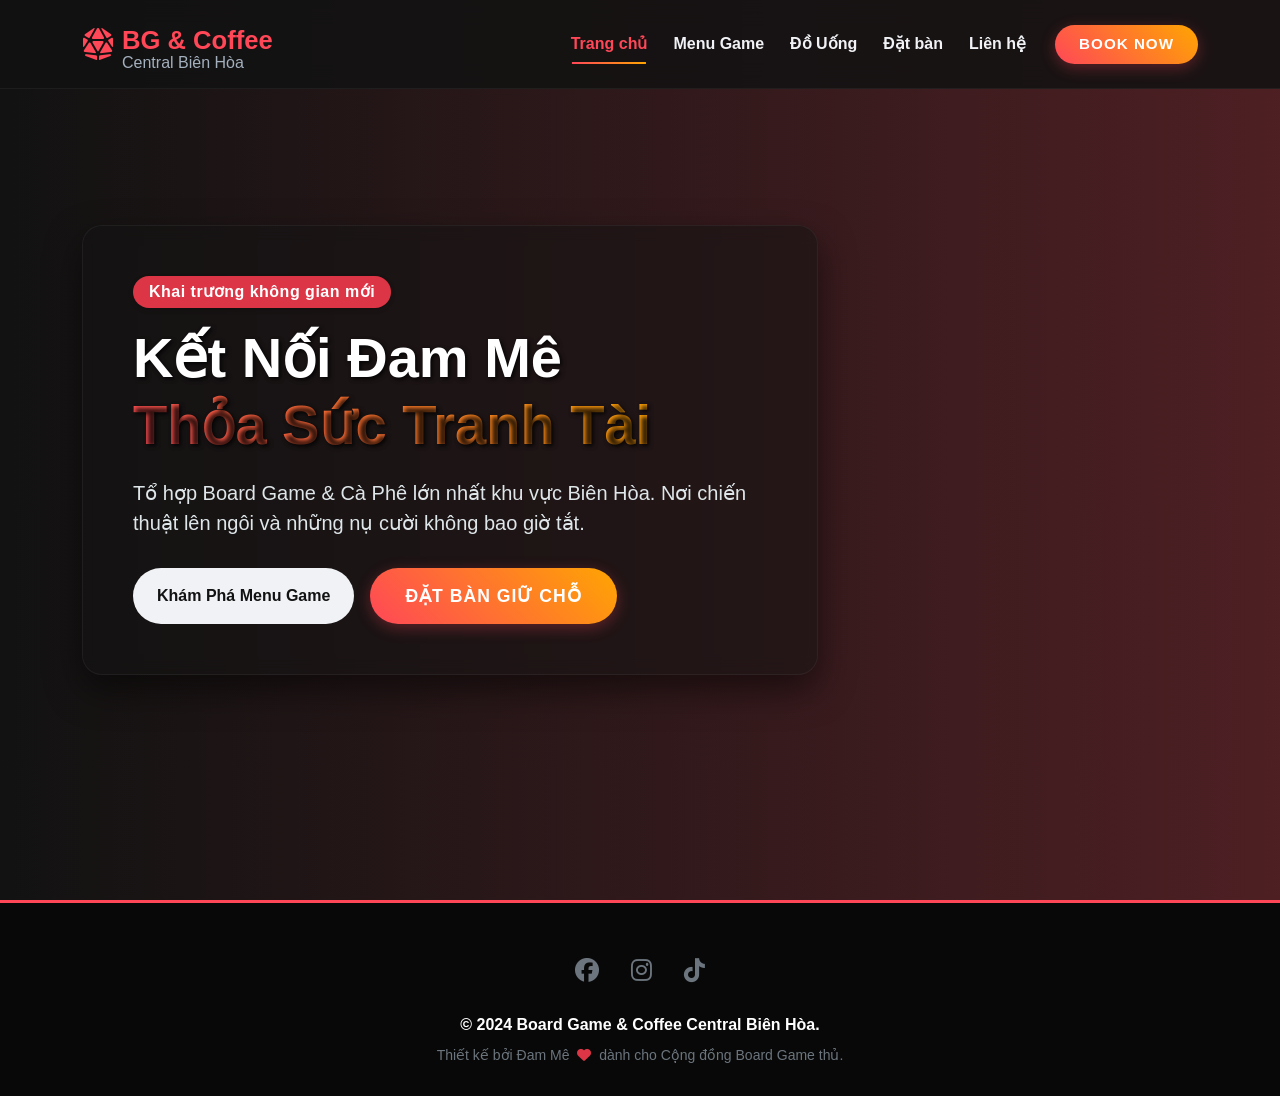
==== index.html @ b476c6df "gg" ====
<!DOCTYPE html>
<html lang="vi" data-bs-theme="dark">

<head>
    <meta charset="UTF-8">
    <meta name="viewport" content="width=device-width, initial-scale=1.0">
    <title>Board Game & Coffee Central Biên Hòa</title>
    <!-- Bootstrap 5 CSS -->
    <link href="https://cdn.jsdelivr.net/npm/bootstrap@5.3.2/dist/css/bootstrap.min.css" rel="stylesheet">
    <!-- Font Awesome for icons -->
    <link rel="stylesheet" href="https://cdnjs.cloudflare.com/ajax/libs/font-awesome/6.4.0/css/all.min.css">

    <link rel="stylesheet" href="CSS/style.css">
</head>

<body data-bs-spy="scroll" data-bs-target="#navbar" data-bs-offset="90">

    <!-- Header / Navbar -->
    <nav id="navbar" class="navbar navbar-expand-lg fixed-top py-3">
        <div class="container">
            <a class="navbar-brand d-flex align-items-center" href="index.html">
                <i class="fa-solid fa-dice-d20 fs-2 me-2"></i>
                <span>BG & Coffee<br><small class="text-muted fs-6 d-block"
                        style="line-height:0.5; font-weight: 500;">Central Biên Hòa</small></span>
            </a>
            <button class="navbar-toggler border-0 shadow-none" type="button" data-bs-toggle="collapse"
                data-bs-target="#navbarNav">
                <span class="navbar-toggler-icon"></span>
            </button>
            <div class="collapse navbar-collapse" id="navbarNav">
                <ul class="navbar-nav ms-auto align-items-center">
                    <li class="nav-item">
                        <a class="nav-link active" href="index.html">Trang chủ</a>
                    </li>
                    <li class="nav-item">
                        <a class="nav-link" href="menu.html">Menu Game</a>
                    </li>
                    <li class="nav-item">
                        <a class="nav-link" href="drinks.html">Đồ Uống</a>
                    </li>
                    <li class="nav-item">
                        <a class="nav-link" href="booking.html">Đặt bàn</a>
                    </li>
                    <li class="nav-item">
                        <a class="nav-link" href="contact.html">Liên hệ</a>
                    </li>
                    <li class="nav-item ms-lg-3 mt-3 mt-lg-0">
                        <a class="btn btn-custom px-4 py-2" href="booking.html" style="font-size: 0.95rem;">Book Now</a>
                    </li>
                </ul>
            </div>
        </div>
    </nav>

    <!-- Hero Section -->
    <section id="home" class="hero-section">
        <div class="container">
            <div class="row">
                <div class="col-lg-8 col-md-10">
                    <div class="hero-content">
                        <span class="badge bg-danger mb-3 px-3 py-2 fs-6">Khai trương không gian mới</span>
                        <h1 class="hero-title">Kết Nối Đam Mê<br><span>Thỏa Sức Tranh Tài</span></h1>
                        <p class="hero-subtitle">Tổ hợp Board Game & Cà Phê lớn nhất khu vực Biên Hòa. Nơi chiến thuật
                            lên ngôi và những nụ cười không bao giờ tắt.</p>
                        <div class="d-flex gap-3 flex-wrap">
                            <a href="menu.html" class="btn btn-light py-3 px-4 rounded-pill fw-bold text-dark">Khám Phá
                                Menu
                                Game</a>
                            <a href="booking.html" class="btn btn-custom">Đặt Bàn Giữ Chỗ</a>
                        </div>
                    </div>
                </div>
            </div>
        </div>
    </section>

    <footer>
        <div class="container">
            <div class="d-flex justify-content-center mb-4">
                <a href="https://www.facebook.com/" class="text-secondary mx-3 fs-4 hover-text-white"><i
                        class="fa-brands fa-facebook"></i></a>
                <a href="https://www.instagram.com/" class="text-secondary mx-3 fs-4 hover-text-white"><i
                        class="fa-brands fa-instagram"></i></a>
                <a href="https://www.tiktok.com/" class="text-secondary mx-3 fs-4 hover-text-white"><i
                        class="fa-brands fa-tiktok"></i></a>
            </div>
            <p class="mb-2 fw-bold text-white">&copy; 2024 Board Game & Coffee Central Biên Hòa.</p>
            <p class="mb-0 small text-secondary">Thiết kế bởi Đam Mê <i class="fa-solid fa-heart text-danger mx-1"></i>
                dành cho Cộng đồng Board Game thủ.</p>
        </div>
    </footer>

    <!-- Bootstrap 5 JS Bundle -->
    <script src="https://cdn.jsdelivr.net/npm/bootstrap@5.3.2/dist/js/bootstrap.bundle.min.js"></script>

    <!-- Custom JS -->
    <script src="js/script.js"></script>
</body>

</html>
---- CSS/style.css ----
/* Custom Dark Mode & Premium Styles */
:root {
    --primary-color: #ff4757;   /* Red Accent */
    --secondary-color: #ffa502; /* Orange Accent */
    --bg-dark: #121212;
    --bg-card: #1e1e1e;
    --text-main: #f1f2f6;
    --text-muted: #a4b0be;
}

body {
    font-family: 'Segoe UI', Roboto, 'Helvetica Neue', Arial, sans-serif;
    background-color: var(--bg-dark);
    color: var(--text-main);
    overflow-x: hidden;
}

/* --- Header / Navbar --- */
.navbar {
    background-color: rgba(18, 18, 18, 0.85);
    backdrop-filter: blur(12px);
    -webkit-backdrop-filter: blur(12px);
    transition: all 0.3s ease;
    border-bottom: 1px solid rgba(255,255,255,0.05);
}
.navbar.scrolled {
    box-shadow: 0 4px 20px rgba(0,0,0,0.5);
    padding-top: 8px !important;
    padding-bottom: 8px !important;
    background-color: rgba(18, 18, 18, 0.98);
}
.navbar-brand {
    font-weight: 800;
    color: var(--primary-color) !important;
    font-size: 1.6rem;
}
.navbar-brand small {
    color: var(--text-muted) !important;
}
.navbar-toggler {
    border-color: rgba(255,255,255,0.1) !important;
}
/* Invert burger icon for dark mode */
.navbar-toggler-icon {
    filter: invert(1);
}
.nav-link {
    font-weight: 600;
    color: var(--text-main) !important;
    margin: 0 5px;
    position: relative;
    transition: color 0.3s;
}
.nav-link:hover, .nav-link.active {
    color: var(--primary-color) !important;
}
/* Gradient Underline effect on hover */
.nav-link::after {
    content: '';
    position: absolute;
    bottom: 0;
    left: 50%;
    transform: translateX(-50%);
    width: 0;
    height: 2px;
    background: linear-gradient(90deg, var(--primary-color), var(--secondary-color));
    transition: width 0.3s ease;
}
.nav-link:hover::after, .nav-link.active::after {
    width: 80%;
}

/* --- Hero Section --- */
.hero-section {
    background: linear-gradient(to right, rgba(18, 18, 18, 0.95), rgba(255, 71, 87, 0.25)), 
                url('https://images.unsplash.com/photo-1611891487122-2075b9286eb5?q=80&w=1920&auto=format&fit=crop') no-repeat center center;
    background-size: cover;
    background-attachment: fixed;
    height: 100vh;
    display: flex;
    align-items: center;
    color: white;
}
.hero-content {
    background: rgba(18, 18, 18, 0.5);
    padding: 50px;
    border-radius: 20px;
    backdrop-filter: blur(8px);
    -webkit-backdrop-filter: blur(8px);
    border: 1px solid rgba(255, 255, 255, 0.05);
    box-shadow: 0 15px 35px rgba(0,0,0,0.5);
}
.hero-title {
    font-size: 3.5rem;
    font-weight: 900;
    text-shadow: 2px 2px 4px rgba(0,0,0,0.8);
    margin-bottom: 20px;
}
.hero-title span {
    background: linear-gradient(45deg, var(--primary-color), var(--secondary-color));
    -webkit-background-clip: text;
    -webkit-text-fill-color: transparent;
}
.hero-subtitle {
    font-size: 1.25rem;
    margin-bottom: 30px;
    font-weight: 300;
    color: #dfe6e9;
}

/* --- Buttons --- */
.btn-custom {
    background: linear-gradient(45deg, var(--primary-color), var(--secondary-color));
    color: white !important;
    padding: 12px 35px;
    font-size: 1.1rem;
    border-radius: 50px;
    font-weight: 700;
    transition: all 0.3s cubic-bezier(0.25, 0.8, 0.25, 1);
    border: none;
    box-shadow: 0 4px 15px rgba(255, 71, 87, 0.3);
    text-transform: uppercase;
    letter-spacing: 1px;
    display: inline-flex;
    align-items: center;
    justify-content: center;
}
.btn-custom:hover {
    transform: translateY(-4px) scale(1.02);
    box-shadow: 0 10px 25px rgba(255, 71, 87, 0.5);
}
.btn-light {
    background-color: var(--text-main);
    color: var(--bg-dark) !important;
    border: none;
    transition: all 0.3s ease;
}
.btn-light:hover {
    background-color: #fff;
    transform: translateY(-4px);
    box-shadow: 0 10px 25px rgba(255,255,255,0.2);
}

/* --- Global Section Title --- */
.section-title {
    font-weight: 800;
    color: var(--text-main);
    position: relative;
    padding-bottom: 15px;
    margin-bottom: 50px;
    text-transform: uppercase;
    letter-spacing: 1px;
}
.section-title::after {
    content: '';
    position: absolute;
    bottom: 0;
    left: 0;
    width: 60px;
    height: 4px;
    background: linear-gradient(90deg, var(--primary-color), var(--secondary-color));
    border-radius: 2px;
}
.text-center.section-title::after {
    left: 50%;
    transform: translateX(-50%);
}

/* --- Menu / Cards Section --- */
#menu {
    background-color: #161616; /* Dark background */
}
.card {
    background-color: var(--bg-card);
    border: 1px solid rgba(255,255,255,0.05);
    border-radius: 20px;
    overflow: hidden;
    box-shadow: 0 10px 30px rgba(0,0,0,0.3);
    transition: all 0.4s cubic-bezier(0.175, 0.885, 0.32, 1.275);
    height: 100%;
}
.card.bg-dark {
    /* Auto dark theme fix */
    background-color: var(--bg-card) !important;
}
.card:hover {
    transform: translateY(-15px);
    box-shadow: 0 20px 40px rgba(255, 71, 87, 0.15); /* Red tint shadow */
    border-color: rgba(255, 71, 87, 0.3);
}
.card-img-top {
    height: 220px;
    object-fit: cover;
    transition: transform 0.6s ease;
}
.card:hover .card-img-top {
    transform: scale(1.08); /* Zoom effect on hover */
}
.card-body {
    padding: 25px;
    color: var(--text-main);
}
.card-title {
    font-weight: 800;
    color: var(--text-main);
}
.card-text.text-muted {
    color: var(--text-muted) !important;
}
.badge {
    padding: 8px 12px;
    font-weight: 600;
    letter-spacing: 0.5px;
    border-radius: 30px;
    box-shadow: 0 2px 5px rgba(0,0,0,0.2);
}

/* --- Booking Section --- */
.booking-section {
    background-color: var(--bg-dark);
    padding: 100px 0;
    position: relative;
    border-top: 1px solid rgba(255,255,255,0.05);
}
/* Form Controls for Dark Mode */
.form-control, .input-group-text {
    background-color: #1a1a1a !important;
    border: 1px solid rgba(255,255,255,0.1) !important;
    color: var(--text-main) !important;
    border-radius: 12px;
    padding: 14px 20px;
    transition: all 0.3s;
}
.form-control::placeholder {
    color: #6c757d;
}
.form-control:focus {
    background-color: #222 !important;
    border-color: var(--primary-color) !important;
    box-shadow: 0 0 0 0.25rem rgba(255, 71, 87, 0.25) !important;
}
.form-label {
    font-weight: 500;
    color: #ddd;
    margin-bottom: 8px;
}
/* Glassmorphism Price Box in Dark Mode */
.price-box {
    background: linear-gradient(135deg, rgba(30,30,30, 0.8), rgba(20,20,20, 0.9));
    border-radius: 20px;
    padding: 40px;
    border: 1px solid rgba(255,255,255,0.08);
    box-shadow: 0 20px 40px rgba(0,0,0,0.4);
    backdrop-filter: blur(10px);
    -webkit-backdrop-filter: blur(10px);
    height: 100%;
}
.price-box hr {
    border-color: rgba(255,255,255,0.1);
}

/* --- Contact Section --- */
.contact-section {
    padding: 100px 0;
    background-color: #161616;
    border-top: 1px solid rgba(255,255,255,0.05);
}
.contact-icon-box {
    width: 55px;
    height: 55px;
    background: linear-gradient(135deg, #2a2a2a, #1a1a1a);
    border-radius: 50%;
    display: flex;
    align-items: center;
    justify-content: center;
    margin-right: 20px;
    color: var(--primary-color);
    font-size: 1.3rem;
    flex-shrink: 0;
    border: 1px solid rgba(255,255,255,0.05);
    box-shadow: 0 5px 15px rgba(0,0,0,0.3);
    transition: all 0.3s ease;
}
.contact-info-item {
    margin-bottom: 30px;
    transition: transform 0.3s ease;
    padding: 15px;
    border-radius: 15px;
    background-color: transparent;
}
.contact-info-item:hover {
    transform: translateX(10px);
    background-color: rgba(255,255,255,0.02);
}
.contact-info-item:hover .contact-icon-box {
    background: linear-gradient(135deg, var(--primary-color), var(--secondary-color));
    color: white;
}
.contact-info-item h6 {
    color: var(--text-main) !important;
}

/* Map specific dark theme via CSS filter */
.map-container {
    border-radius: 20px;
    overflow: hidden;
    box-shadow: 0 15px 35px rgba(0,0,0,0.4);
    height: 100%;
    min-height: 400px;
    border: 1px solid rgba(255,255,255,0.1);
}
.map-container iframe {
    width: 100%;
    height: 100%;
    border: 0;
    filter: invert(90%) hue-rotate(180deg) brightness(85%) contrast(85%); /* Dark mode map effect */
}

/* --- Footer --- */
footer {
    background-color: #080808; /* Very dark */
    color: var(--text-muted);
    padding: 50px 0 30px;
    text-align: center;
    border-top: 3px solid var(--primary-color);
}
footer a {
    color: var(--text-muted);
    transition: all 0.3s ease;
}
footer a:hover {
    color: var(--primary-color) !important;
    transform: translateY(-3px);
}

/* --- SVG Divider Adjustment --- */
.svg-divider path:nth-child(1),
.svg-divider path:nth-child(2) {
    fill: #161616; /* Match #menu section */
}

/* --- Responsive Adjustments / Margin-Padding Fix --- */
@media (max-width: 991px) {
    .hero-title {
        font-size: 2.8rem;
    }
    .hero-content {
        padding: 30px;
    }
    .navbar {
        background-color: rgba(18, 18, 18, 0.98);
    }
    .contact-info-item {
        padding: 10px 0;
    }
    .contact-info-item:hover {
        background-color: transparent;
        transform: none;
    }
}

@media (max-width: 767px) {
    .hero-title {
        font-size: 2.2rem;
    }
    .hero-subtitle {
        font-size: 1.1rem;
    }
    .booking-section, .contact-section, .py-5 {
        padding: 60px 0 !important;
    }
    .section-title {
        font-size: 1.8rem;
        margin-bottom: 30px;
    }
    .price-box {
        padding: 25px;
    }
    /* Stack buttons nicely on mobile */
    .d-flex.gap-3 {
        flex-direction: column;
        gap: 15px !important;
    }
    .btn-custom, .btn-light {
        width: 100%;
    }
}
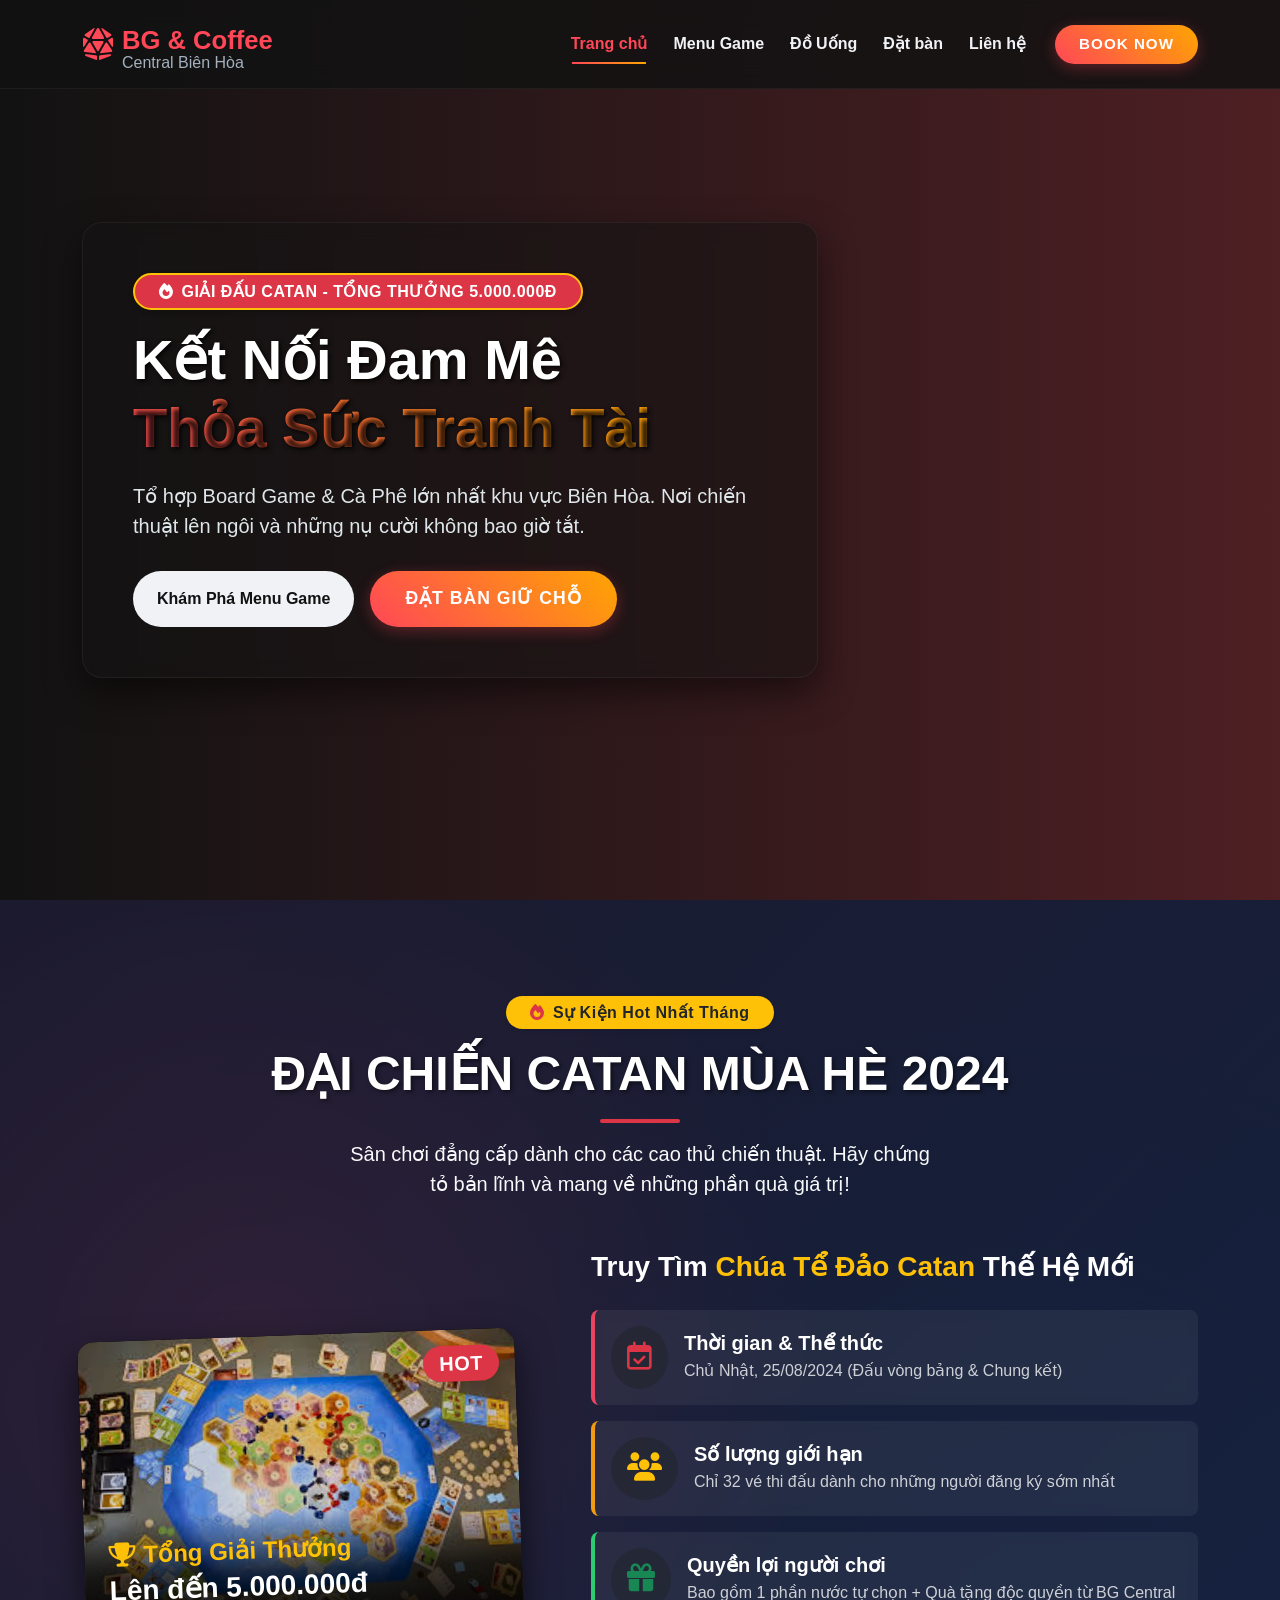
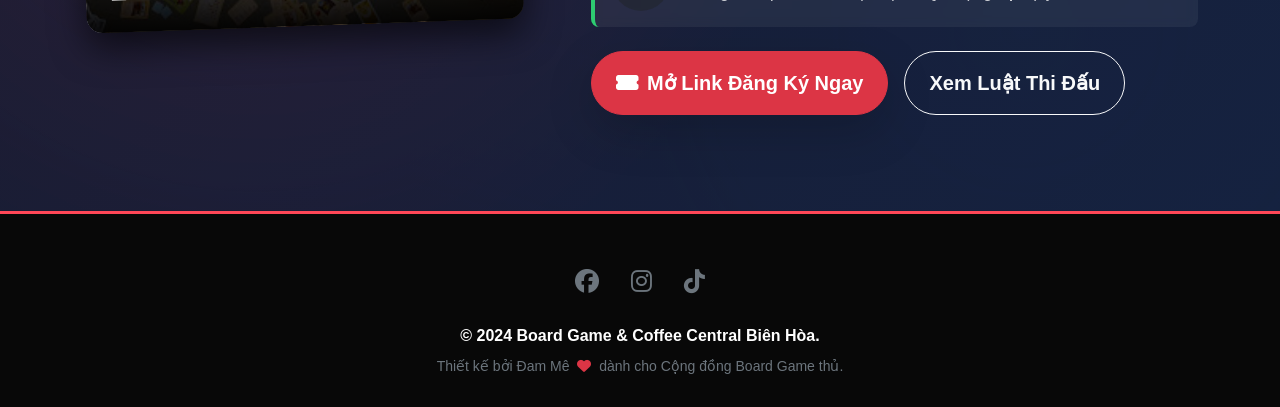
==== commit e0f84a44: "hh" ====
--- a/index.html
+++ b/index.html
@@ -11,6 +11,31 @@
     <link rel="stylesheet" href="https://cdnjs.cloudflare.com/ajax/libs/font-awesome/6.4.0/css/all.min.css">
 
     <link rel="stylesheet" href="CSS/style.css">
+
+    <style>
+        /* Hiệu ứng nhịp đập thu hút sự chú ý */
+        @keyframes pulse-attention {
+            0% {
+                transform: scale(1);
+                box-shadow: 0 0 0 0 rgba(220, 53, 69, 0.7);
+            }
+
+            50% {
+                transform: scale(1.05);
+                box-shadow: 0 0 0 10px rgba(220, 53, 69, 0);
+            }
+
+            100% {
+                transform: scale(1);
+                box-shadow: 0 0 0 0 rgba(220, 53, 69, 0);
+            }
+        }
+
+        .pulse-attention {
+            animation: pulse-attention 2s infinite;
+            display: inline-block;
+        }
+    </style>
 </head>
 
 <body data-bs-spy="scroll" data-bs-target="#navbar" data-bs-offset="90">
@@ -32,6 +57,7 @@
                     <li class="nav-item">
                         <a class="nav-link active" href="index.html">Trang chủ</a>
                     </li>
+
                     <li class="nav-item">
                         <a class="nav-link" href="menu.html">Menu Game</a>
                     </li>
@@ -58,7 +84,13 @@
             <div class="row">
                 <div class="col-lg-8 col-md-10">
                     <div class="hero-content">
-                        <span class="badge bg-danger mb-3 px-3 py-2 fs-6">Khai trương không gian mới</span>
+                        <!-- Nút nhỏ ở Hero Section giúp chuyển hướng thẳng tới Sự kiện -->
+                        <a href="#events" class="text-decoration-none">
+                            <span
+                                class="badge bg-danger mb-3 px-4 py-2 fs-6 pulse-attention border border-2 border-warning">
+                                <i class="fa-solid fa-fire me-2"></i>GIẢI ĐẤU CATAN - TỔNG THƯỞNG 5.000.000Đ
+                            </span>
+                        </a>
                         <h1 class="hero-title">Kết Nối Đam Mê<br><span>Thỏa Sức Tranh Tài</span></h1>
                         <p class="hero-subtitle">Tổ hợp Board Game & Cà Phê lớn nhất khu vực Biên Hòa. Nơi chiến thuật
                             lên ngôi và những nụ cười không bao giờ tắt.</p>
@@ -67,6 +99,110 @@
                                 Menu
                                 Game</a>
                             <a href="booking.html" class="btn btn-custom">Đặt Bàn Giữ Chỗ</a>
+                        </div>
+                    </div>
+                </div>
+            </div>
+        </div>
+    </section>
+
+    <!-- Event Section -->
+    <section id="events" class="py-5 position-relative"
+        style="background: linear-gradient(135deg, #1a1a2e 0%, #16213e 100%); overflow: hidden;">
+        <!-- Decorative background elements -->
+        <div class="position-absolute top-0 start-0 w-100 h-100"
+            style="opacity: 0.1; background-image: radial-gradient(circle at 20% 50%, #e94560 0%, transparent 50%), radial-gradient(circle at 80% 80%, #0f3460 0%, transparent 50%); z-index: 0;">
+        </div>
+
+        <div class="container py-5 position-relative z-1" style="z-index: 1;">
+            <div class="text-center mb-5">
+                <span class="badge bg-warning text-dark px-4 py-2 fs-6 mb-3 rounded-pill shadow-sm"><i
+                        class="fa-solid fa-fire me-2 text-danger"></i>Sự Kiện Hot Nhất Tháng</span>
+                <h2 class="display-5 fw-bold text-white mb-3" style="text-shadow: 2px 2px 4px rgba(0,0,0,0.5);">ĐẠI
+                    CHIẾN CATAN MÙA HÈ 2024</h2>
+                <div class="mx-auto bg-danger" style="height: 4px; width: 80px; border-radius: 2px;"></div>
+                <p class="text-light mt-3 fs-5 mx-auto" style="max-width: 600px;">Sân chơi đẳng cấp dành cho các cao thủ
+                    chiến thuật. Hãy chứng tỏ bản lĩnh và mang về những phần quà giá trị!</p>
+            </div>
+
+            <div class="row align-items-center g-5">
+                <!-- Image column with hover effect -->
+                <div class="col-lg-5">
+                    <div class="card border-0 rounded-4 overflow-hidden"
+                        style="box-shadow: 0 15px 35px rgba(0,0,0,0.6) !important; transform: rotate(-2deg); transition: all 0.4s ease; background-color: #000;"
+                        onmouseover="this.style.transform='rotate(0deg) scale(1.02)'"
+                        onmouseout="this.style.transform='rotate(-2deg) scale(1)'">
+                        <img src="images/catan.jpg" alt="Giải đấu Catan" class="img-fluid" style="opacity: 0.85;">
+                        <div class="position-absolute bottom-0 start-0 w-100 p-4"
+                            style="background: linear-gradient(to top, rgba(0,0,0,0.95) 0%, rgba(0,0,0,0.7) 50%, transparent 100%);">
+                            <h4 class="text-warning fw-bold mb-1"><i class="fa-solid fa-trophy me-2"></i>Tổng Giải
+                                Thưởng</h4>
+                            <h3 class="text-white fw-bold mb-0">Lên đến 5.000.000đ</h3>
+                        </div>
+                        <div class="position-absolute top-0 end-0 m-3">
+                            <span class="badge bg-danger fs-5 py-2 px-3 rounded-pill shadow">HOT</span>
+                        </div>
+                    </div>
+                </div>
+
+                <!-- Content column -->
+                <div class="col-lg-7">
+                    <div class="ps-lg-4">
+                        <h3 class="text-white mb-4 fw-bold" style="line-height: 1.4;">Truy Tìm <span
+                                class="text-warning">Chúa Tể Đảo Catan</span> Thế Hệ Mới</h3>
+
+                        <div class="d-flex flex-column gap-3 mb-4">
+                            <!-- Detail item 1 -->
+                            <div class="d-flex align-items-center p-3 rounded-3"
+                                style="background: rgba(255,255,255,0.06); border-left: 4px solid #e94560; backdrop-filter: blur(5px);">
+                                <div class="bg-dark bg-opacity-50 p-3 rounded-circle me-3">
+                                    <i class="fa-regular fa-calendar-check text-danger fs-3"></i>
+                                </div>
+                                <div>
+                                    <h6 class="mb-1 text-white fw-bold fs-5">Thời gian & Thể thức</h6>
+                                    <p class="mb-0 text-light" style="opacity: 0.8;">Chủ Nhật, 25/08/2024 (Đấu vòng bảng
+                                        & Chung kết)</p>
+                                </div>
+                            </div>
+
+                            <!-- Detail item 2 -->
+                            <div class="d-flex align-items-center p-3 rounded-3"
+                                style="background: rgba(255,255,255,0.06); border-left: 4px solid #f39c12; backdrop-filter: blur(5px);">
+                                <div class="bg-dark bg-opacity-50 p-3 rounded-circle me-3">
+                                    <i class="fa-solid fa-users text-warning fs-3"></i>
+                                </div>
+                                <div>
+                                    <h6 class="mb-1 text-white fw-bold fs-5">Số lượng giới hạn</h6>
+                                    <p class="mb-0 text-light" style="opacity: 0.8;">Chỉ 32 vé thi đấu dành cho những
+                                        người đăng ký sớm nhất</p>
+                                </div>
+                            </div>
+
+                            <!-- Detail item 3 -->
+                            <div class="d-flex align-items-center p-3 rounded-3"
+                                style="background: rgba(255,255,255,0.06); border-left: 4px solid #2ecc71; backdrop-filter: blur(5px);">
+                                <div class="bg-dark bg-opacity-50 p-3 rounded-circle me-3">
+                                    <i class="fa-solid fa-gift text-success fs-3"></i>
+                                </div>
+                                <div>
+                                    <h6 class="mb-1 text-white fw-bold fs-5">Quyền lợi người chơi</h6>
+                                    <p class="mb-0 text-light" style="opacity: 0.8;">Bao gồm 1 phần nước tự chọn + Quà
+                                        tặng độc quyền từ BG Central</p>
+                                </div>
+                            </div>
+                        </div>
+
+                        <div class="d-flex gap-3 mt-4 flex-wrap">
+                            <a href="booking.html"
+                                class="btn btn-danger btn-lg px-4 py-3 rounded-pill fw-bold shadow-lg"
+                                style="transition: transform 0.2s;">
+                                <i class="fa-solid fa-ticket-simple me-2"></i>Mở Link Đăng Ký Ngay
+                            </a>
+                            <a href="masoi.html#catan"
+                                class="btn btn-outline-light btn-lg px-4 py-3 rounded-pill fw-bold"
+                                style="transition: transform 0.2s;">
+                                Xem Luật Thi Đấu
+                            </a>
                         </div>
                     </div>
                 </div>
--- a/CSS/style.css
+++ b/CSS/style.css
@@ -40,9 +40,9 @@
 .navbar-toggler {
     border-color: rgba(255,255,255,0.1) !important;
 }
-/* Invert burger icon for dark mode */
+/* Ensure burger icon is fully visible */
 .navbar-toggler-icon {
-    filter: invert(1);
+    filter: none;
 }
 .nav-link {
     font-weight: 600;
@@ -376,12 +376,28 @@
     .price-box {
         padding: 25px;
     }
+    
+    /* Fix badge overflow and text wrapping on mobile */
+    .badge {
+        white-space: normal !important;
+        word-wrap: break-word;
+        line-height: 1.5;
+        text-align: center;
+    }
+    
+    /* Optimize event card image on mobile */
+    .card.border-0.rounded-4.overflow-hidden {
+        transform: rotate(0) !important; /* Disable rotation on mobile for better fit */
+    }
+
     /* Stack buttons nicely on mobile */
     .d-flex.gap-3 {
         flex-direction: column;
         gap: 15px !important;
     }
-    .btn-custom, .btn-light {
+    .btn-custom, .btn-light, .btn-danger, .btn-outline-light {
         width: 100%;
-    }
-}
+        text-align: center;
+        justify-content: center;
+    }
+}
